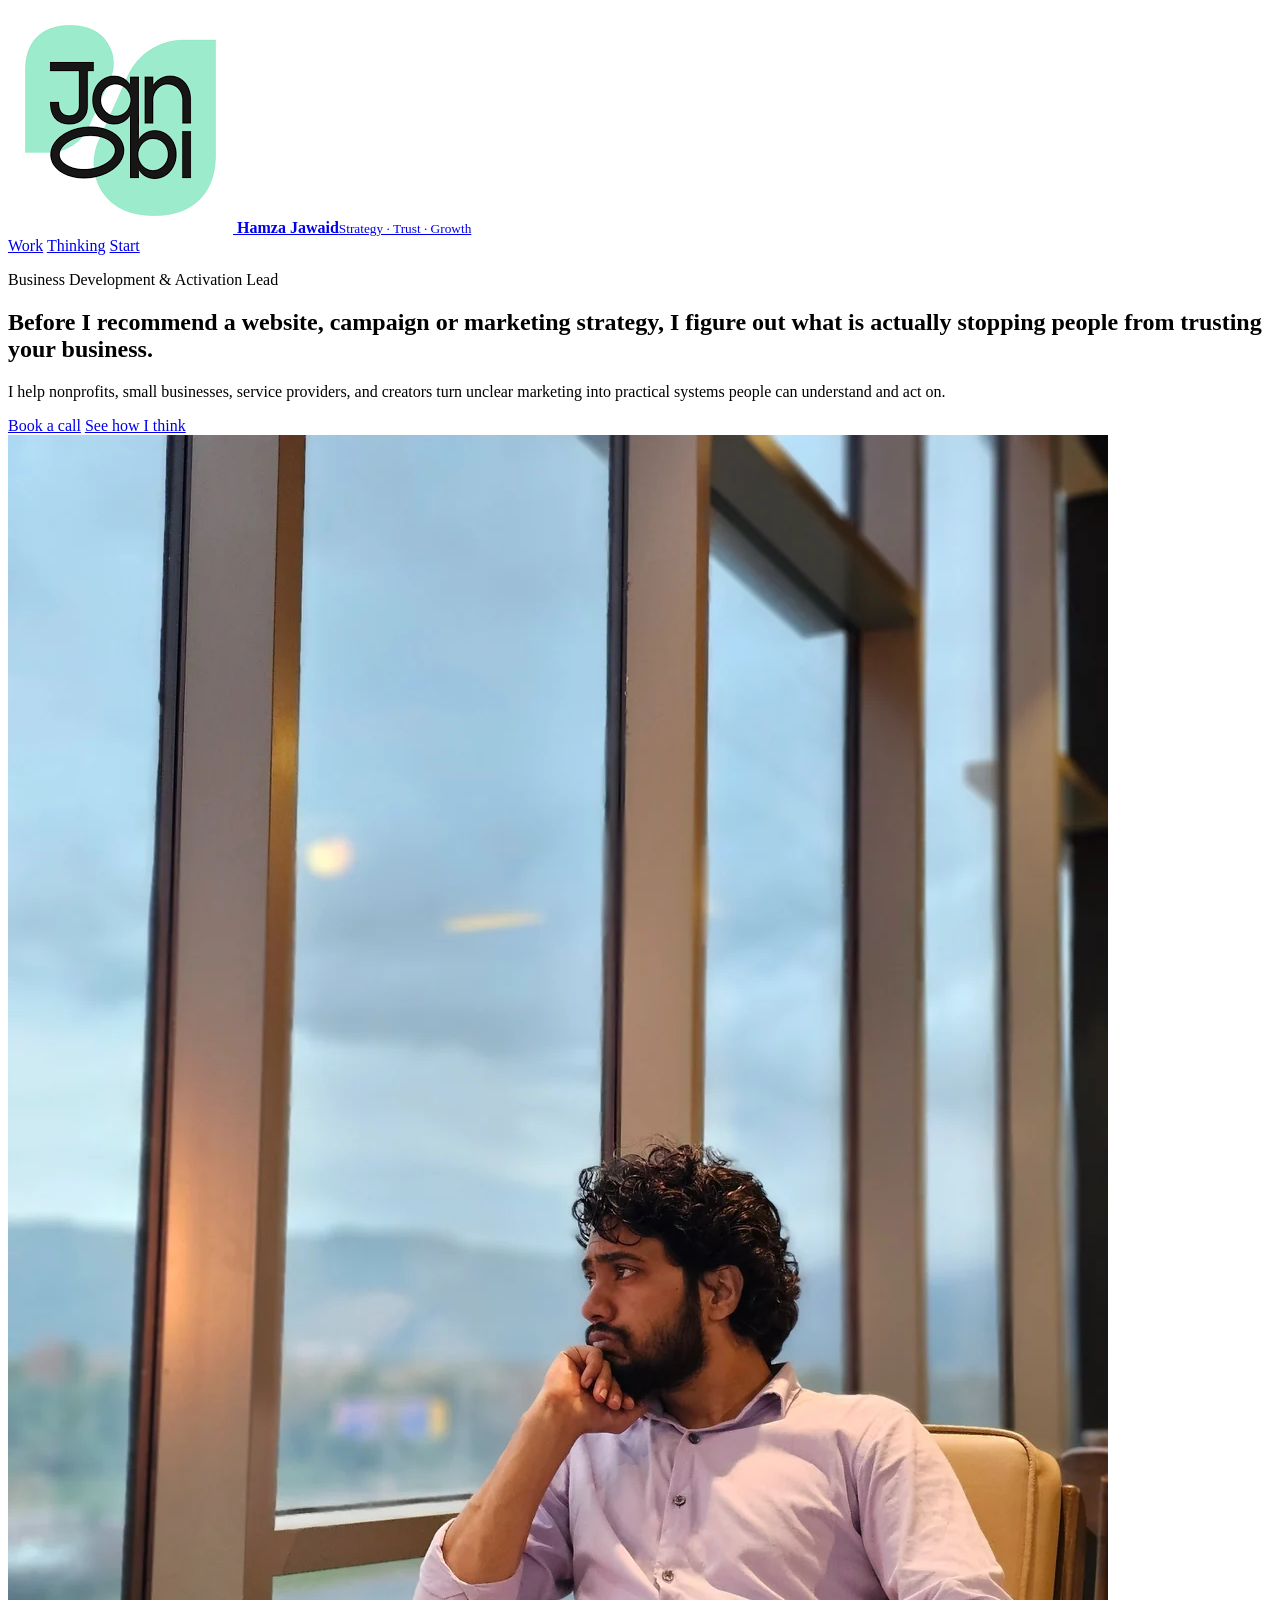
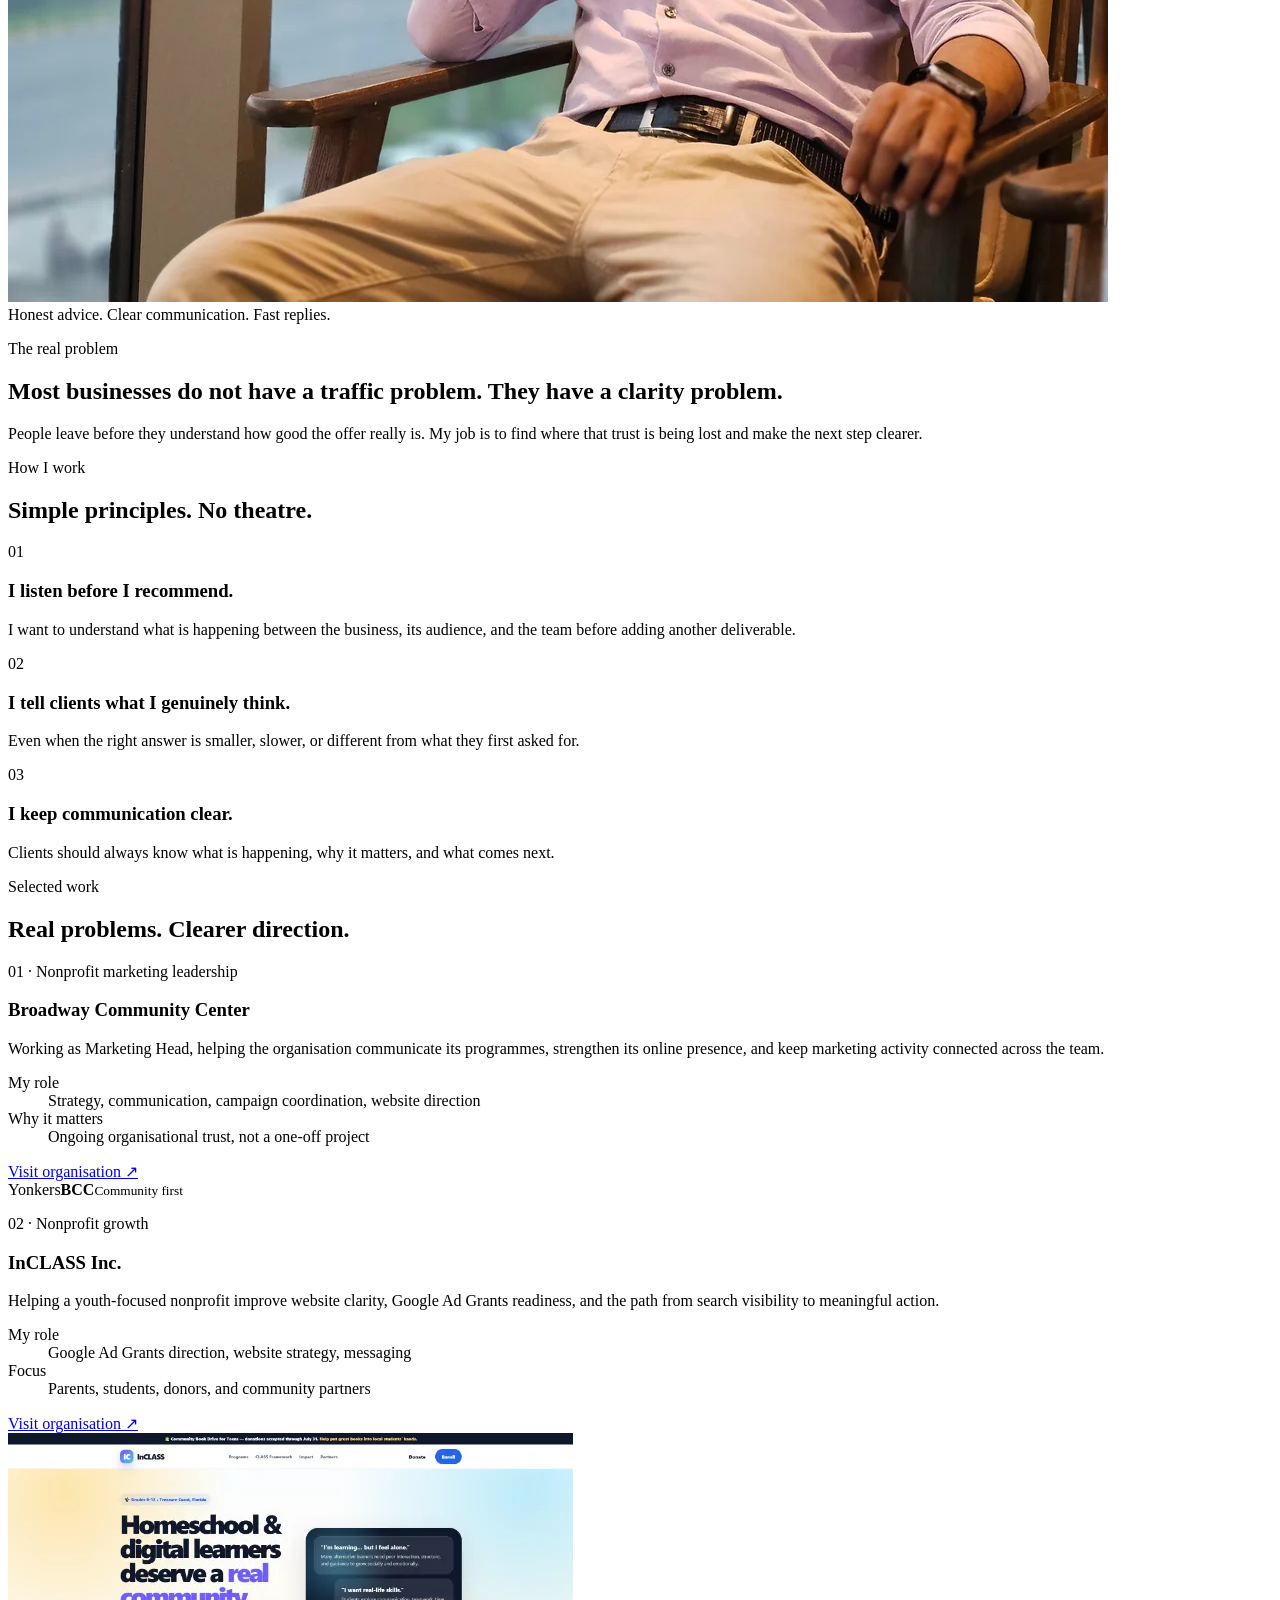
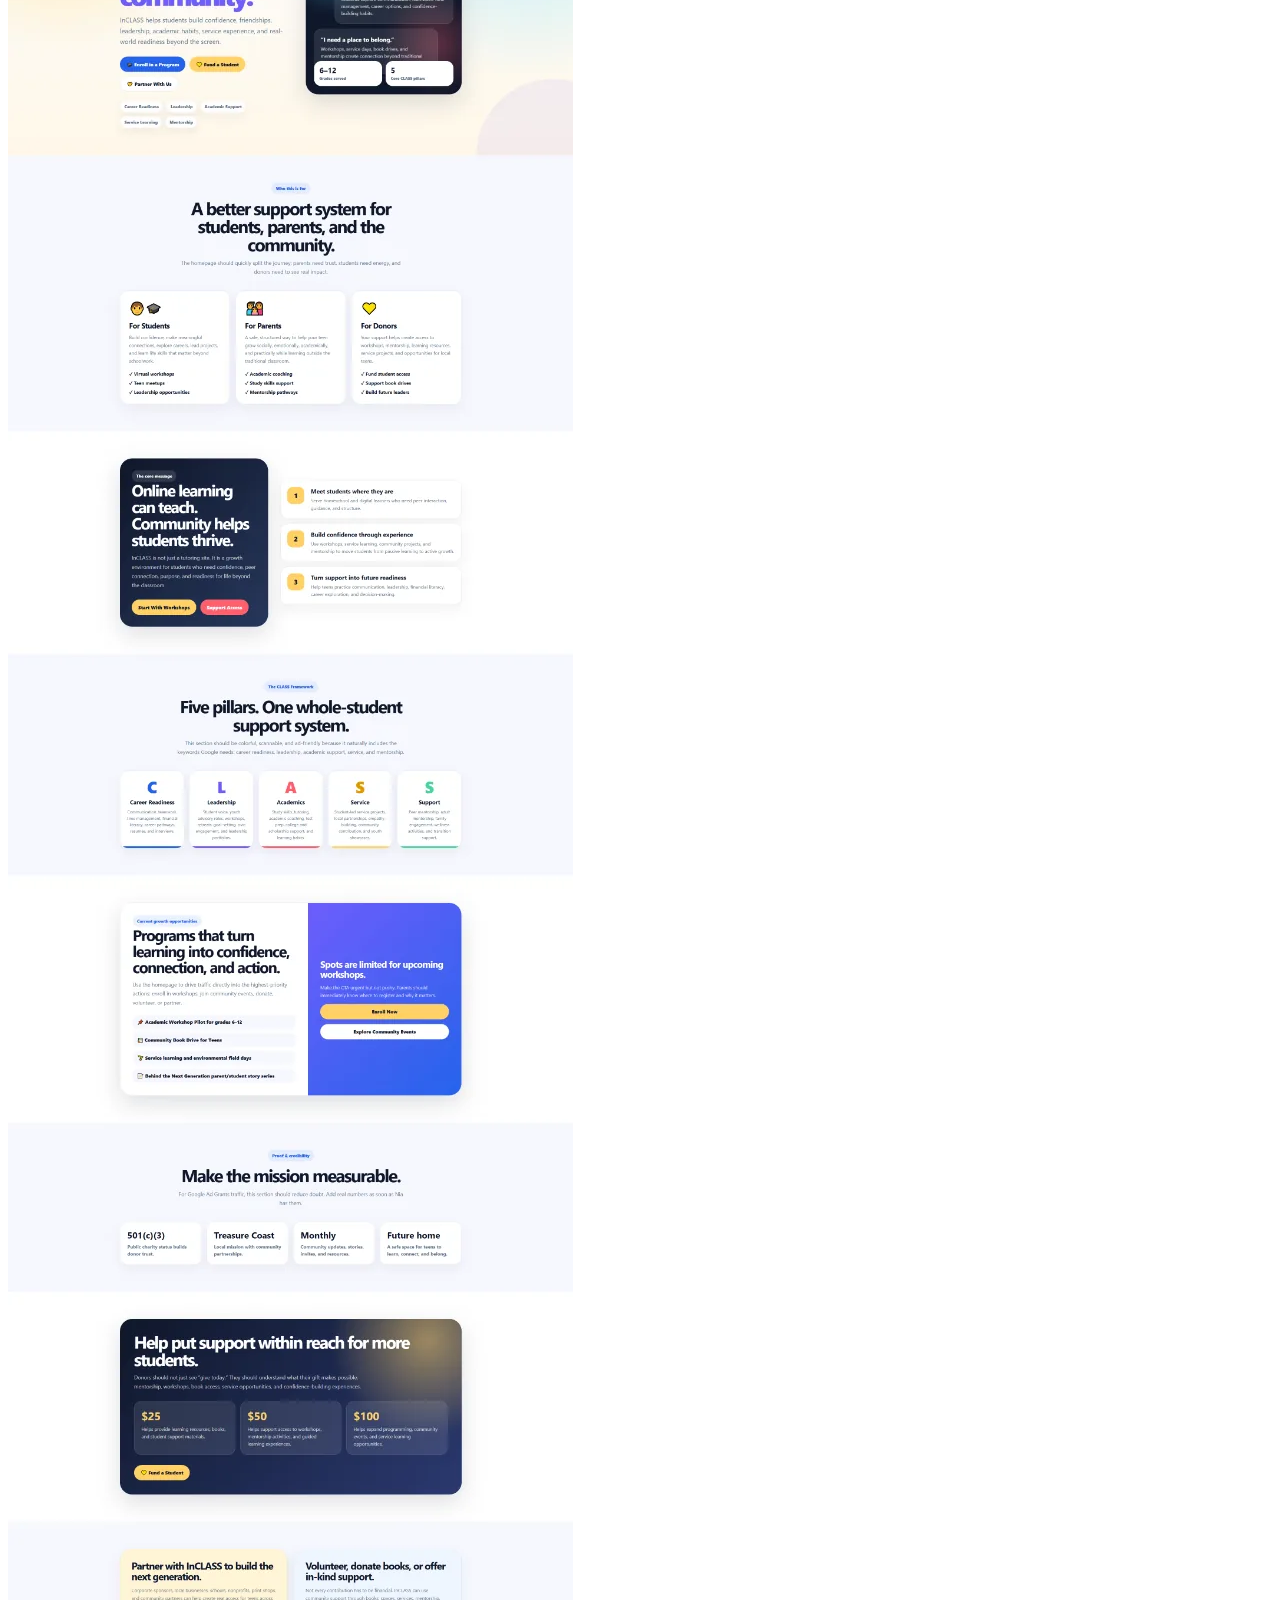
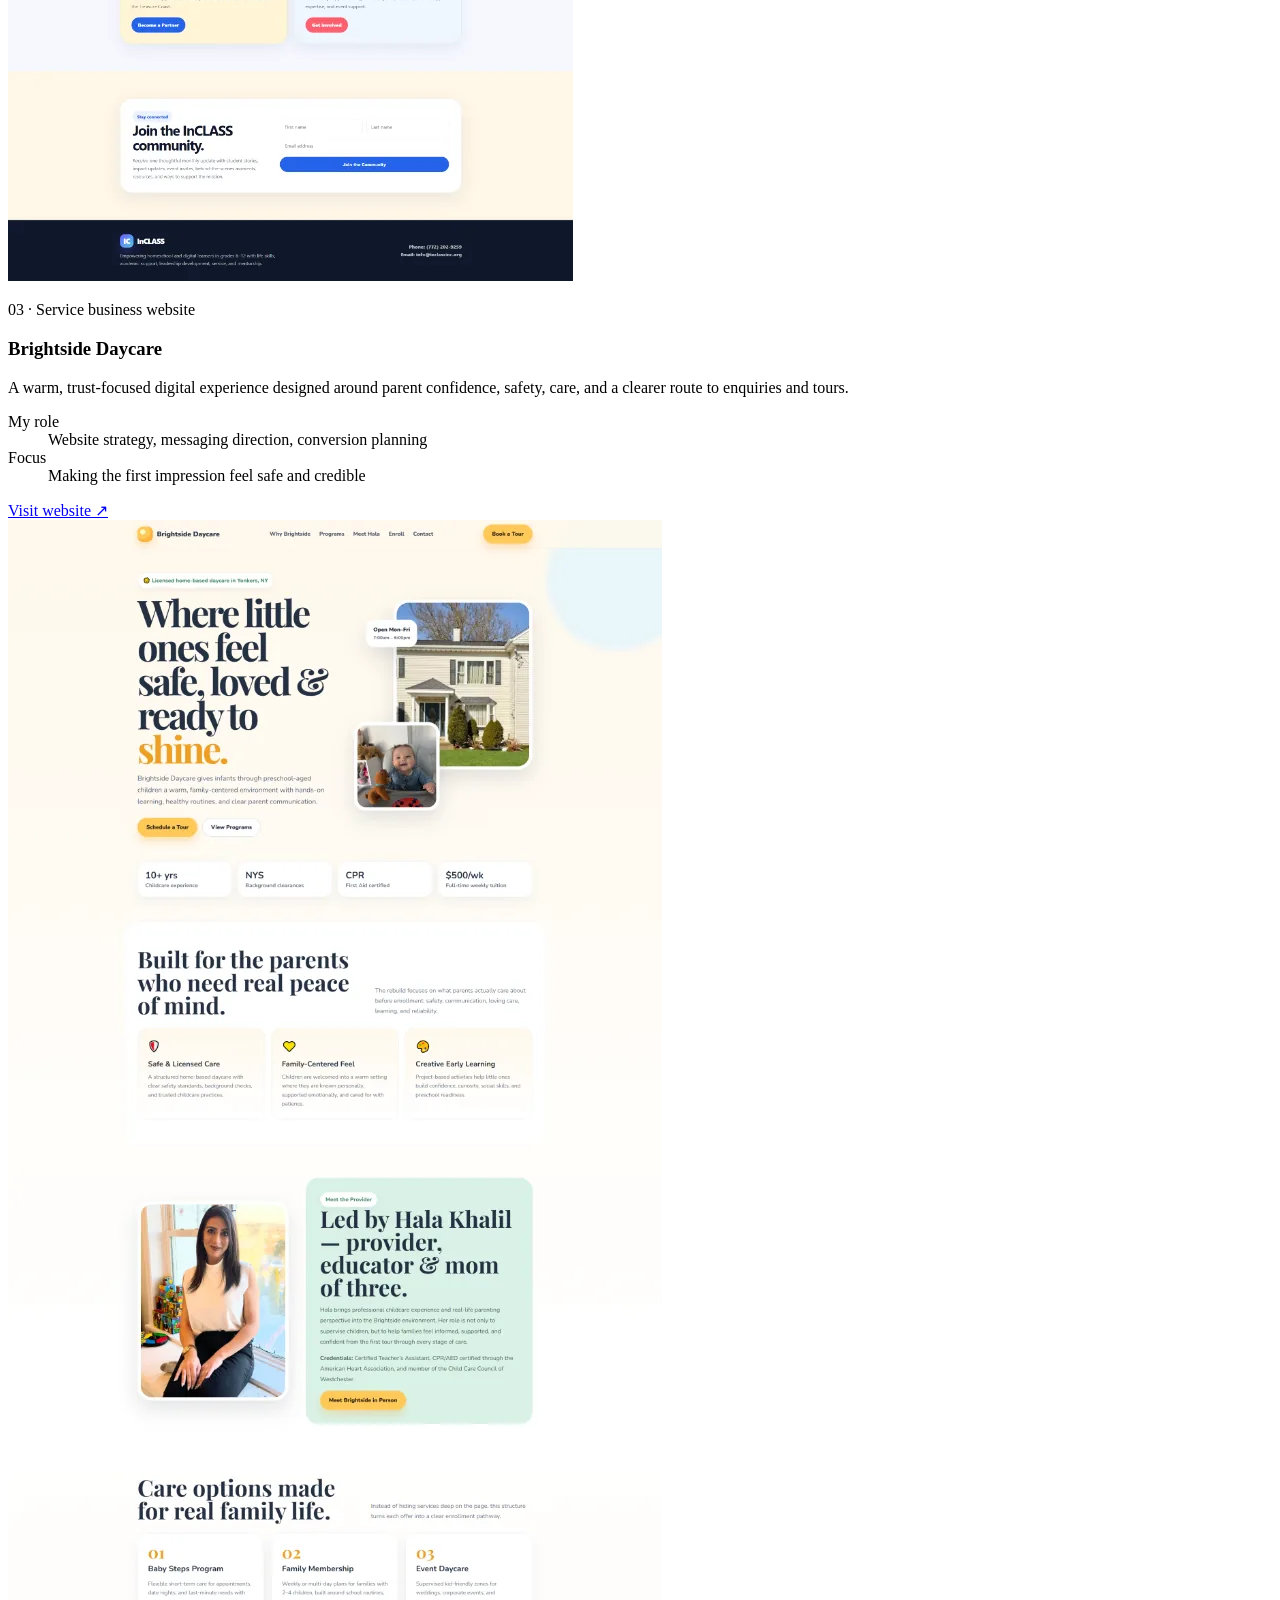
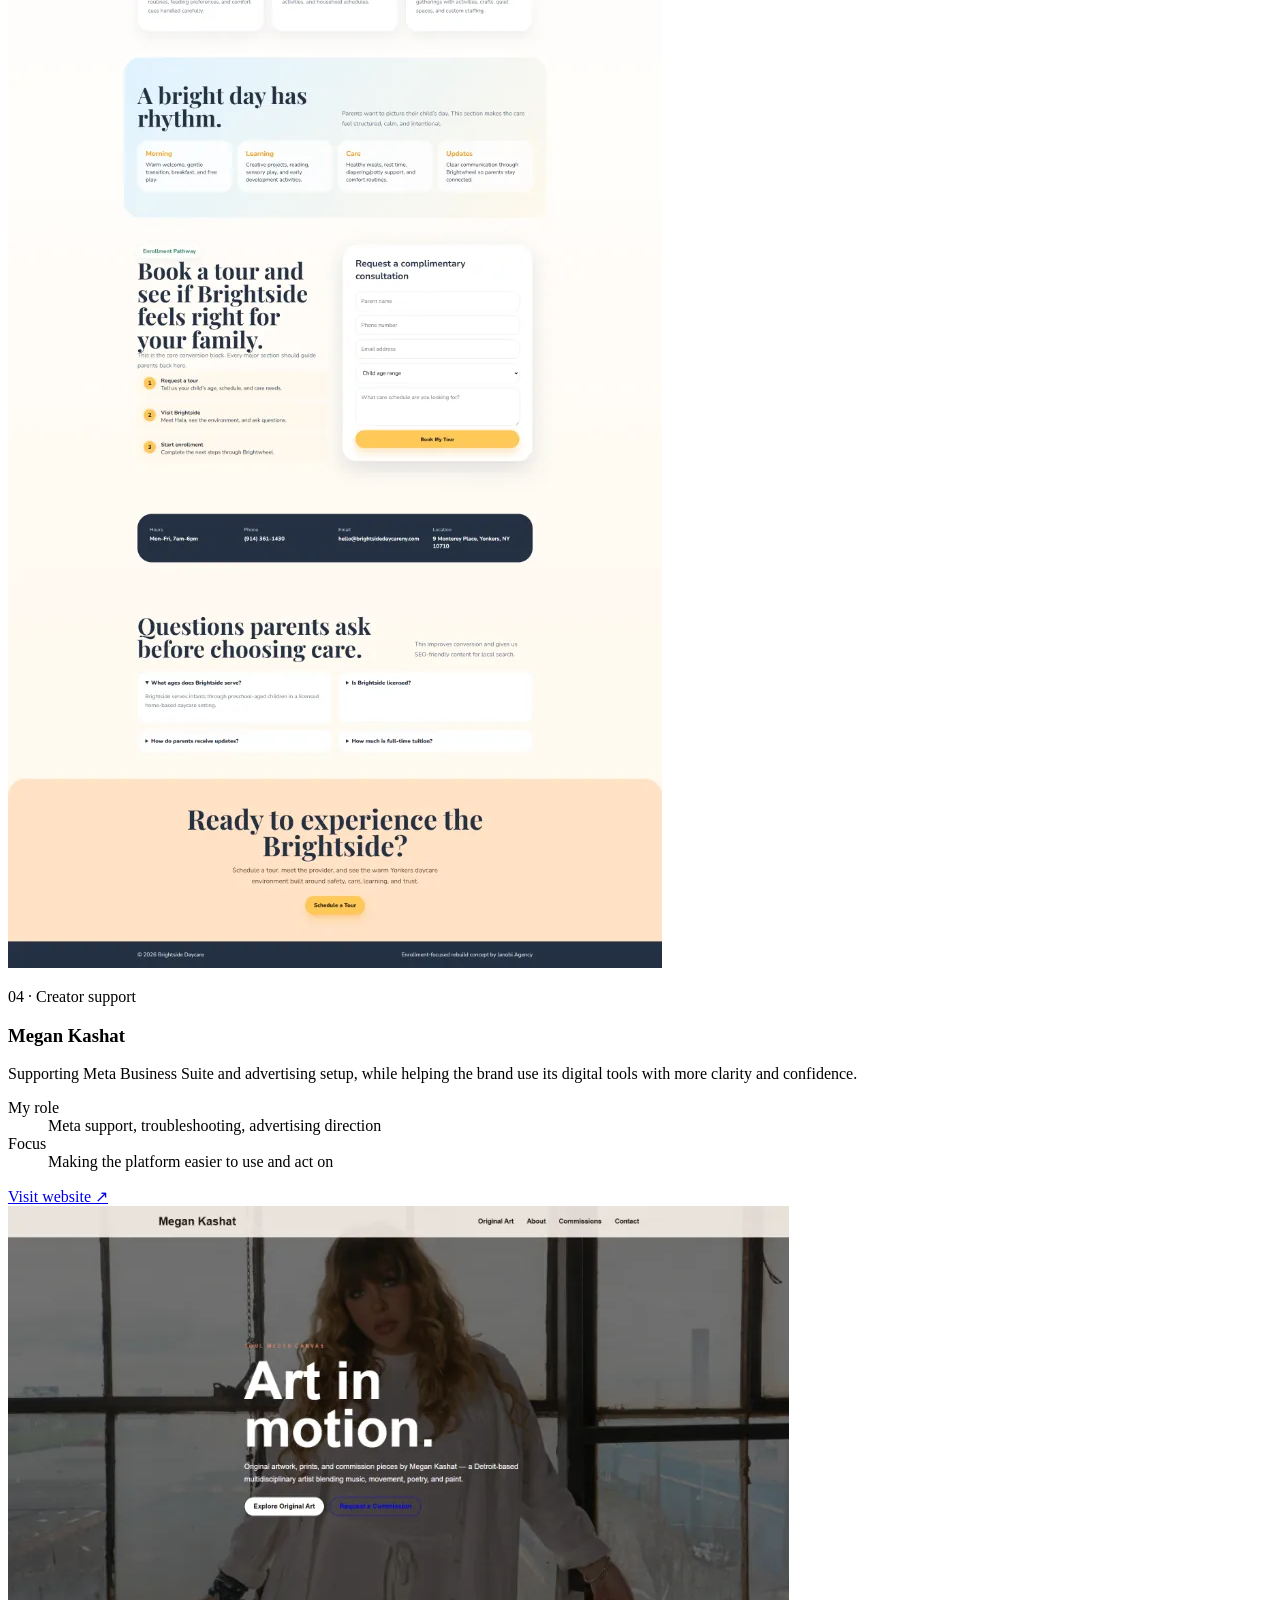
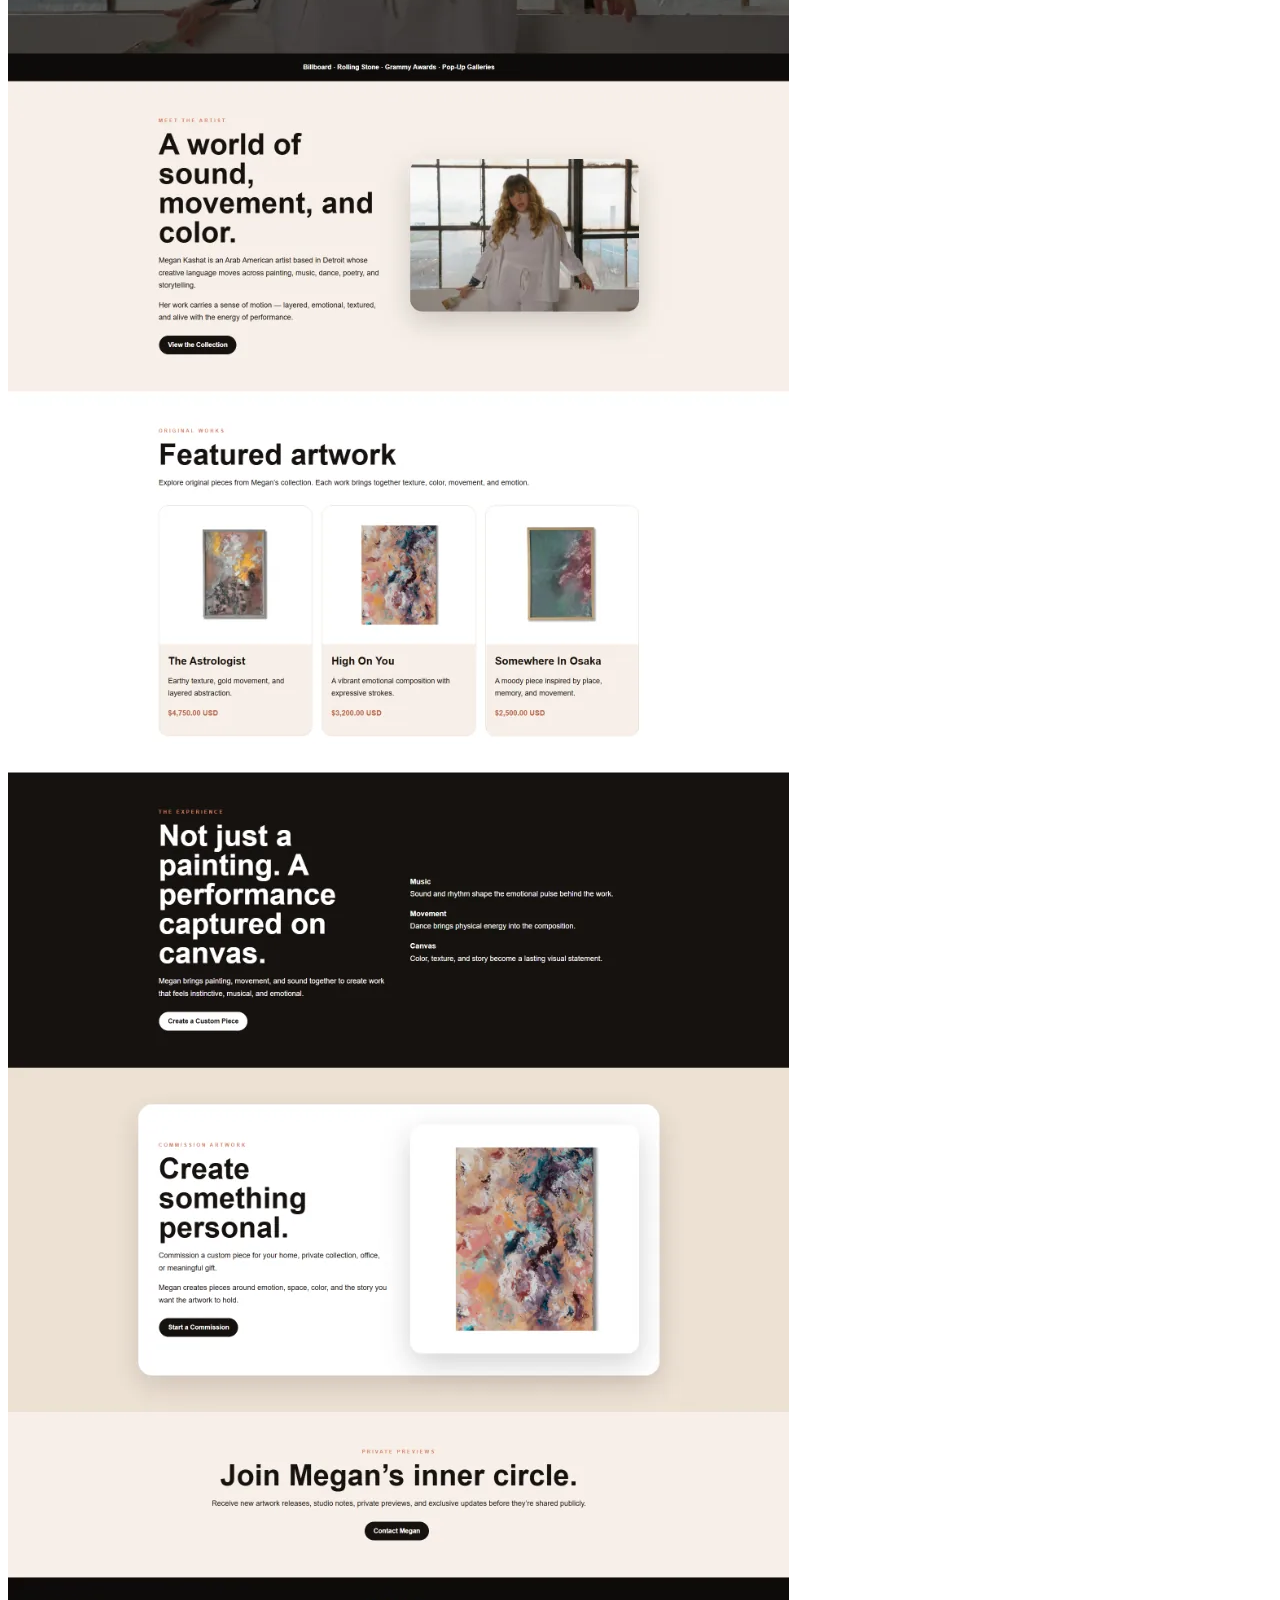
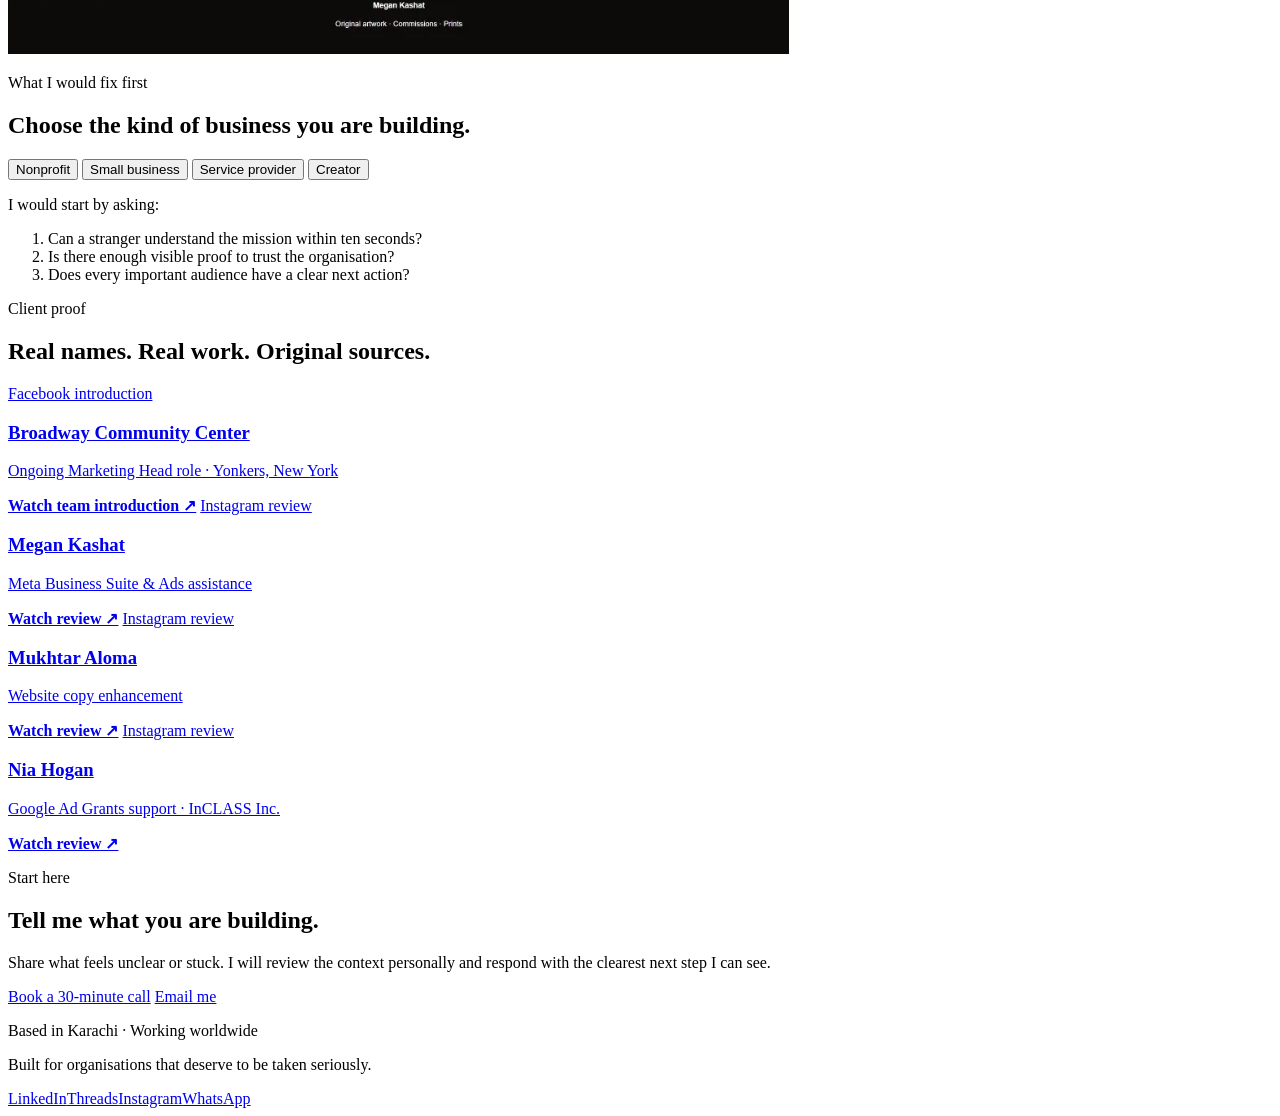
==== v3/index.html @ c6adf0bb "Create V3 portfolio experience" ====
<!doctype html>
<html lang="en">
<head>
  <meta charset="utf-8" />
  <meta name="viewport" content="width=device-width, initial-scale=1" />
  <meta name="description" content="Hamza Jawaid helps nonprofits, small businesses, service providers, and creators turn unclear marketing into practical growth systems." />
  <meta name="theme-color" content="#070908" />
  <title>Hamza Jawaid — Strategy, Trust & Growth</title>
  <link rel="preconnect" href="https://fonts.googleapis.com" />
  <link rel="preconnect" href="https://fonts.gstatic.com" crossorigin />
  <link href="https://fonts.googleapis.com/css2?family=Instrument+Serif:ital@0;1&family=Inter:wght@400;500;600;700;800&display=swap" rel="stylesheet" />
  <link rel="stylesheet" href="styles.css" />
  <script src="main.js" defer></script>
</head>
<body>
  <div class="progress" aria-hidden="true"><span></span></div>

  <header class="site-header">
    <a class="brand" href="#top" aria-label="Hamza Jawaid homepage">
      <img src="../janobi-logo-tile.png" alt="Janobi logo" />
      <span><strong>Hamza Jawaid</strong><small>Strategy · Trust · Growth</small></span>
    </a>
    <nav aria-label="Primary navigation">
      <a href="#work">Work</a>
      <a href="#thinking">Thinking</a>
      <a href="#start" class="nav-cta">Start</a>
    </nav>
  </header>

  <main id="top">
    <section class="hero scene">
      <div class="hero-glow" aria-hidden="true"></div>
      <div class="container hero-grid">
        <div class="hero-copy reveal">
          <p class="eyebrow">Business Development & Activation Lead</p>
          <h1>Before I recommend a website, campaign or marketing strategy, I figure out what is actually stopping people from trusting your business.</h1>
          <p class="lead">I help nonprofits, small businesses, service providers, and creators turn unclear marketing into practical systems people can understand and act on.</p>
          <div class="actions">
            <a class="button primary" href="https://calendly.com/hamzabehari/30min" target="_blank" rel="noopener">Book a call</a>
            <a class="button ghost" href="#thinking">See how I think</a>
          </div>
        </div>
        <div class="hero-portrait reveal delay-1">
          <div class="portrait-shell">
            <img src="../hero-profile.webp" alt="Hamza Jawaid in a professional setting" fetchpriority="high" />
          </div>
          <div class="hero-note">Honest advice. Clear communication. Fast replies.</div>
        </div>
      </div>
    </section>

    <section class="statement scene" id="thinking">
      <div class="container narrow reveal">
        <p class="eyebrow">The real problem</p>
        <h2>Most businesses do not have a traffic problem. They have a clarity problem.</h2>
        <p>People leave before they understand how good the offer really is. My job is to find where that trust is being lost and make the next step clearer.</p>
      </div>
    </section>

    <section class="principles scene">
      <div class="container">
        <div class="section-heading reveal">
          <p class="eyebrow">How I work</p>
          <h2>Simple principles. No theatre.</h2>
        </div>
        <div class="principle-list">
          <article class="principle reveal"><span>01</span><h3>I listen before I recommend.</h3><p>I want to understand what is happening between the business, its audience, and the team before adding another deliverable.</p></article>
          <article class="principle reveal"><span>02</span><h3>I tell clients what I genuinely think.</h3><p>Even when the right answer is smaller, slower, or different from what they first asked for.</p></article>
          <article class="principle reveal"><span>03</span><h3>I keep communication clear.</h3><p>Clients should always know what is happening, why it matters, and what comes next.</p></article>
        </div>
      </div>
    </section>

    <section class="work scene" id="work">
      <div class="container">
        <div class="section-heading reveal">
          <p class="eyebrow">Selected work</p>
          <h2>Real problems. Clearer direction.</h2>
        </div>

        <article class="project project-bcc reveal">
          <div class="project-copy">
            <p class="project-index">01 · Nonprofit marketing leadership</p>
            <h3>Broadway Community Center</h3>
            <p>Working as Marketing Head, helping the organisation communicate its programmes, strengthen its online presence, and keep marketing activity connected across the team.</p>
            <dl><div><dt>My role</dt><dd>Strategy, communication, campaign coordination, website direction</dd></div><div><dt>Why it matters</dt><dd>Ongoing organisational trust, not a one-off project</dd></div></dl>
            <a href="https://yonkersbcc.org/" target="_blank" rel="noopener">Visit organisation ↗</a>
          </div>
          <div class="project-visual text-visual"><span>Yonkers</span><strong>BCC</strong><small>Community first</small></div>
        </article>

        <article class="project reveal">
          <div class="project-copy">
            <p class="project-index">02 · Nonprofit growth</p>
            <h3>InCLASS Inc.</h3>
            <p>Helping a youth-focused nonprofit improve website clarity, Google Ad Grants readiness, and the path from search visibility to meaningful action.</p>
            <dl><div><dt>My role</dt><dd>Google Ad Grants direction, website strategy, messaging</dd></div><div><dt>Focus</dt><dd>Parents, students, donors, and community partners</dd></div></dl>
            <a href="https://www.inclassinc.org/" target="_blank" rel="noopener">Visit organisation ↗</a>
          </div>
          <div class="project-visual"><img src="../work-inclass.webp" alt="InCLASS Inc. website" loading="lazy" decoding="async" /></div>
        </article>

        <article class="project reverse reveal">
          <div class="project-copy">
            <p class="project-index">03 · Service business website</p>
            <h3>Brightside Daycare</h3>
            <p>A warm, trust-focused digital experience designed around parent confidence, safety, care, and a clearer route to enquiries and tours.</p>
            <dl><div><dt>My role</dt><dd>Website strategy, messaging direction, conversion planning</dd></div><div><dt>Focus</dt><dd>Making the first impression feel safe and credible</dd></div></dl>
            <a href="https://brightsidedaycareny.com/" target="_blank" rel="noopener">Visit website ↗</a>
          </div>
          <div class="project-visual"><img src="../work-brightside.webp" alt="Brightside Daycare website" loading="lazy" decoding="async" /></div>
        </article>

        <article class="project reveal">
          <div class="project-copy">
            <p class="project-index">04 · Creator support</p>
            <h3>Megan Kashat</h3>
            <p>Supporting Meta Business Suite and advertising setup, while helping the brand use its digital tools with more clarity and confidence.</p>
            <dl><div><dt>My role</dt><dd>Meta support, troubleshooting, advertising direction</dd></div><div><dt>Focus</dt><dd>Making the platform easier to use and act on</dd></div></dl>
            <a href="https://www.megankashat.com/" target="_blank" rel="noopener">Visit website ↗</a>
          </div>
          <div class="project-visual"><img src="../work-megan.webp" alt="Megan Kashat website" loading="lazy" decoding="async" /></div>
        </article>
      </div>
    </section>

    <section class="diagnostic scene" id="diagnostic">
      <div class="container diagnostic-grid">
        <div class="section-heading reveal">
          <p class="eyebrow">What I would fix first</p>
          <h2>Choose the kind of business you are building.</h2>
        </div>
        <div class="diagnostic-ui reveal delay-1">
          <div class="tabs" role="tablist" aria-label="Business type">
            <button class="tab active" data-type="nonprofit" aria-selected="true">Nonprofit</button>
            <button class="tab" data-type="business" aria-selected="false">Small business</button>
            <button class="tab" data-type="service" aria-selected="false">Service provider</button>
            <button class="tab" data-type="creator" aria-selected="false">Creator</button>
          </div>
          <div class="diagnostic-panel" aria-live="polite">
            <p class="panel-label">I would start by asking:</p>
            <ol id="diagnostic-list">
              <li>Can a stranger understand the mission within ten seconds?</li>
              <li>Is there enough visible proof to trust the organisation?</li>
              <li>Does every important audience have a clear next action?</li>
            </ol>
          </div>
        </div>
      </div>
    </section>

    <section class="proof scene" id="proof">
      <div class="container">
        <div class="section-heading reveal">
          <p class="eyebrow">Client proof</p>
          <h2>Real names. Real work. Original sources.</h2>
        </div>
        <div class="proof-grid">
          <a class="proof-card reveal" href="https://www.facebook.com/share/r/1BaTH5Ckxs/" target="_blank" rel="noopener"><span>Facebook introduction</span><h3>Broadway Community Center</h3><p>Ongoing Marketing Head role · Yonkers, New York</p><strong>Watch team introduction ↗</strong></a>
          <a class="proof-card reveal" href="https://www.instagram.com/s/aGlnaGxpZ2h0OjE4MDY5MjYzMDIxNjkwNjA3?story_media_id=3914909284853227023_1410712384&igsh=MW43eXZxZG82eDI5Nw==" target="_blank" rel="noopener"><span>Instagram review</span><h3>Megan Kashat</h3><p>Meta Business Suite & Ads assistance</p><strong>Watch review ↗</strong></a>
          <a class="proof-card reveal" href="https://www.instagram.com/s/aGlnaGxpZ2h0OjE4MDY5MjYzMDIxNjkwNjA3?story_media_id=3902056190972871374_1410712384&igsh=MW43eXZxZG82eDI5Nw==" target="_blank" rel="noopener"><span>Instagram review</span><h3>Mukhtar Aloma</h3><p>Website copy enhancement</p><strong>Watch review ↗</strong></a>
          <a class="proof-card reveal" href="https://www.instagram.com/s/aGlnaGxpZ2h0OjE4MDY5MjYzMDIxNjkwNjA3?story_media_id=3907266950735633816_1410712384&igsh=MW43eXZxZG82eDI5Nw==" target="_blank" rel="noopener"><span>Instagram review</span><h3>Nia Hogan</h3><p>Google Ad Grants support · InCLASS Inc.</p><strong>Watch review ↗</strong></a>
        </div>
      </div>
    </section>

    <section class="start scene" id="start">
      <div class="container start-grid">
        <div class="start-copy reveal">
          <p class="eyebrow">Start here</p>
          <h2>Tell me what you are building.</h2>
          <p>Share what feels unclear or stuck. I will review the context personally and respond with the clearest next step I can see.</p>
          <div class="actions">
            <a class="button primary" href="https://calendly.com/hamzabehari/30min" target="_blank" rel="noopener">Book a 30-minute call</a>
            <a class="button ghost" href="mailto:hamza@janobi.agency">Email me</a>
          </div>
          <p class="availability">Based in Karachi · Working worldwide</p>
        </div>
        <div class="form-shell reveal delay-1">
          <script src="https://js-na2.hsforms.net/forms/embed/246644683.js" defer></script>
          <div class="hs-form-frame" data-region="na2" data-form-id="9462e788-964a-4e3a-8e19-41f201bb006c" data-portal-id="246644683"></div>
        </div>
      </div>
    </section>
  </main>

  <footer>
    <div class="container footer-grid">
      <p>Built for organisations that deserve to be taken seriously.</p>
      <div><a href="https://www.linkedin.com/in/hamza-jawaid-935748287/" target="_blank" rel="noopener">LinkedIn</a><a href="https://www.threads.com/@hamza._.jawaid" target="_blank" rel="noopener">Threads</a><a href="https://www.instagram.com/hamza._.jawaid/" target="_blank" rel="noopener">Instagram</a><a href="https://wa.me/923332218456" target="_blank" rel="noopener">WhatsApp</a></div>
    </div>
  </footer>
</body>
</html>
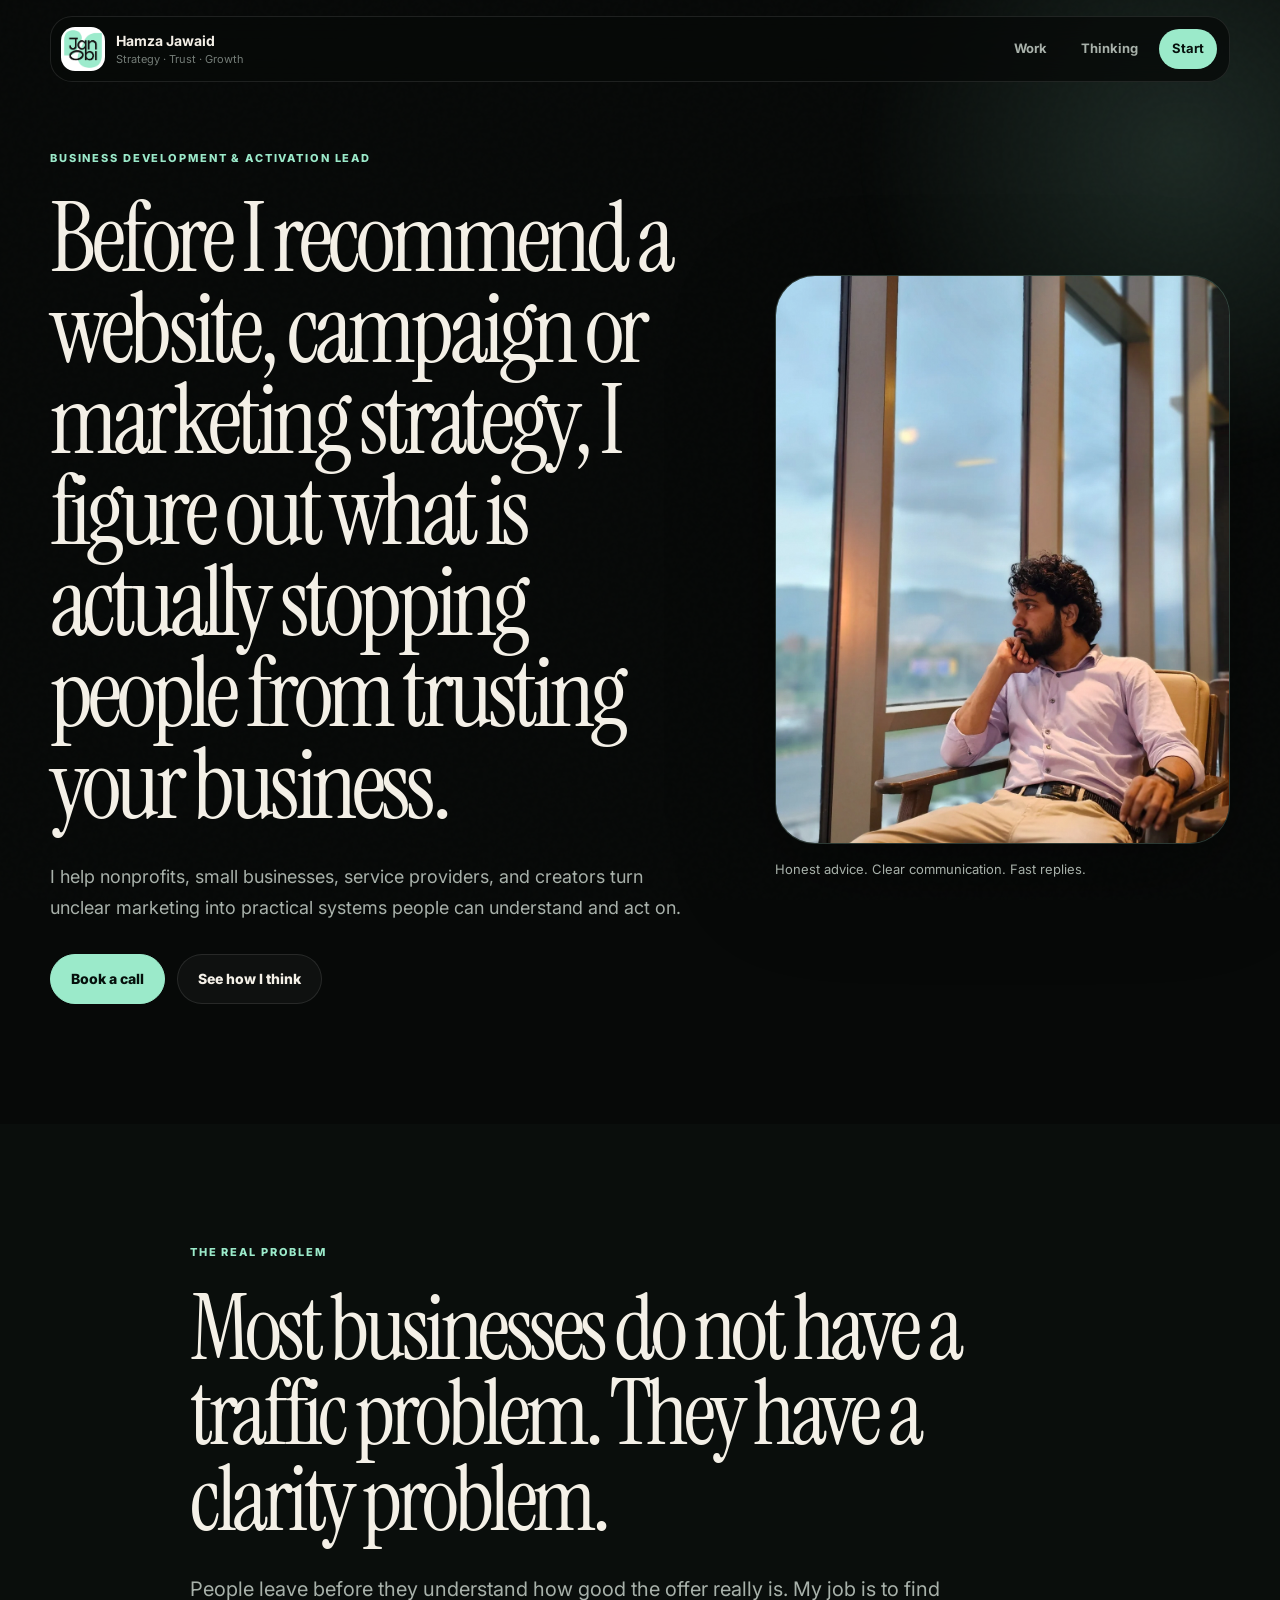
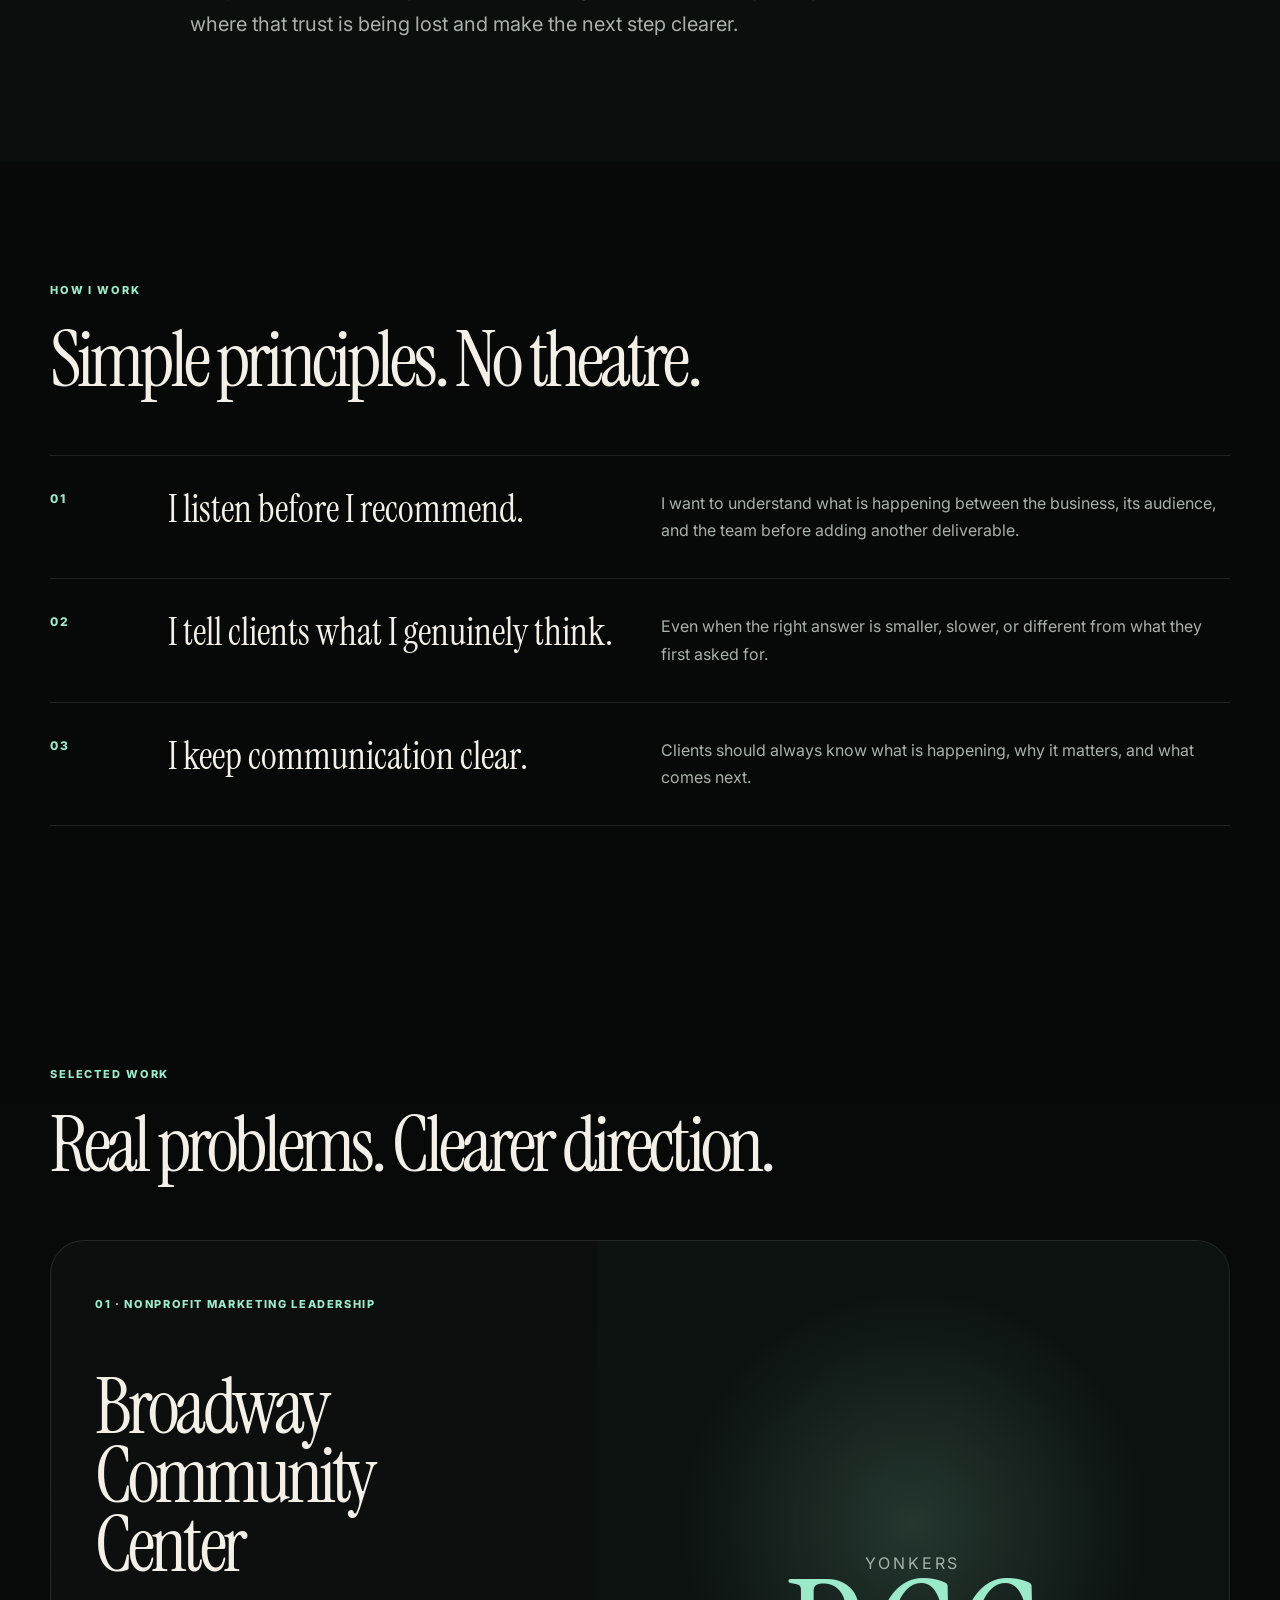
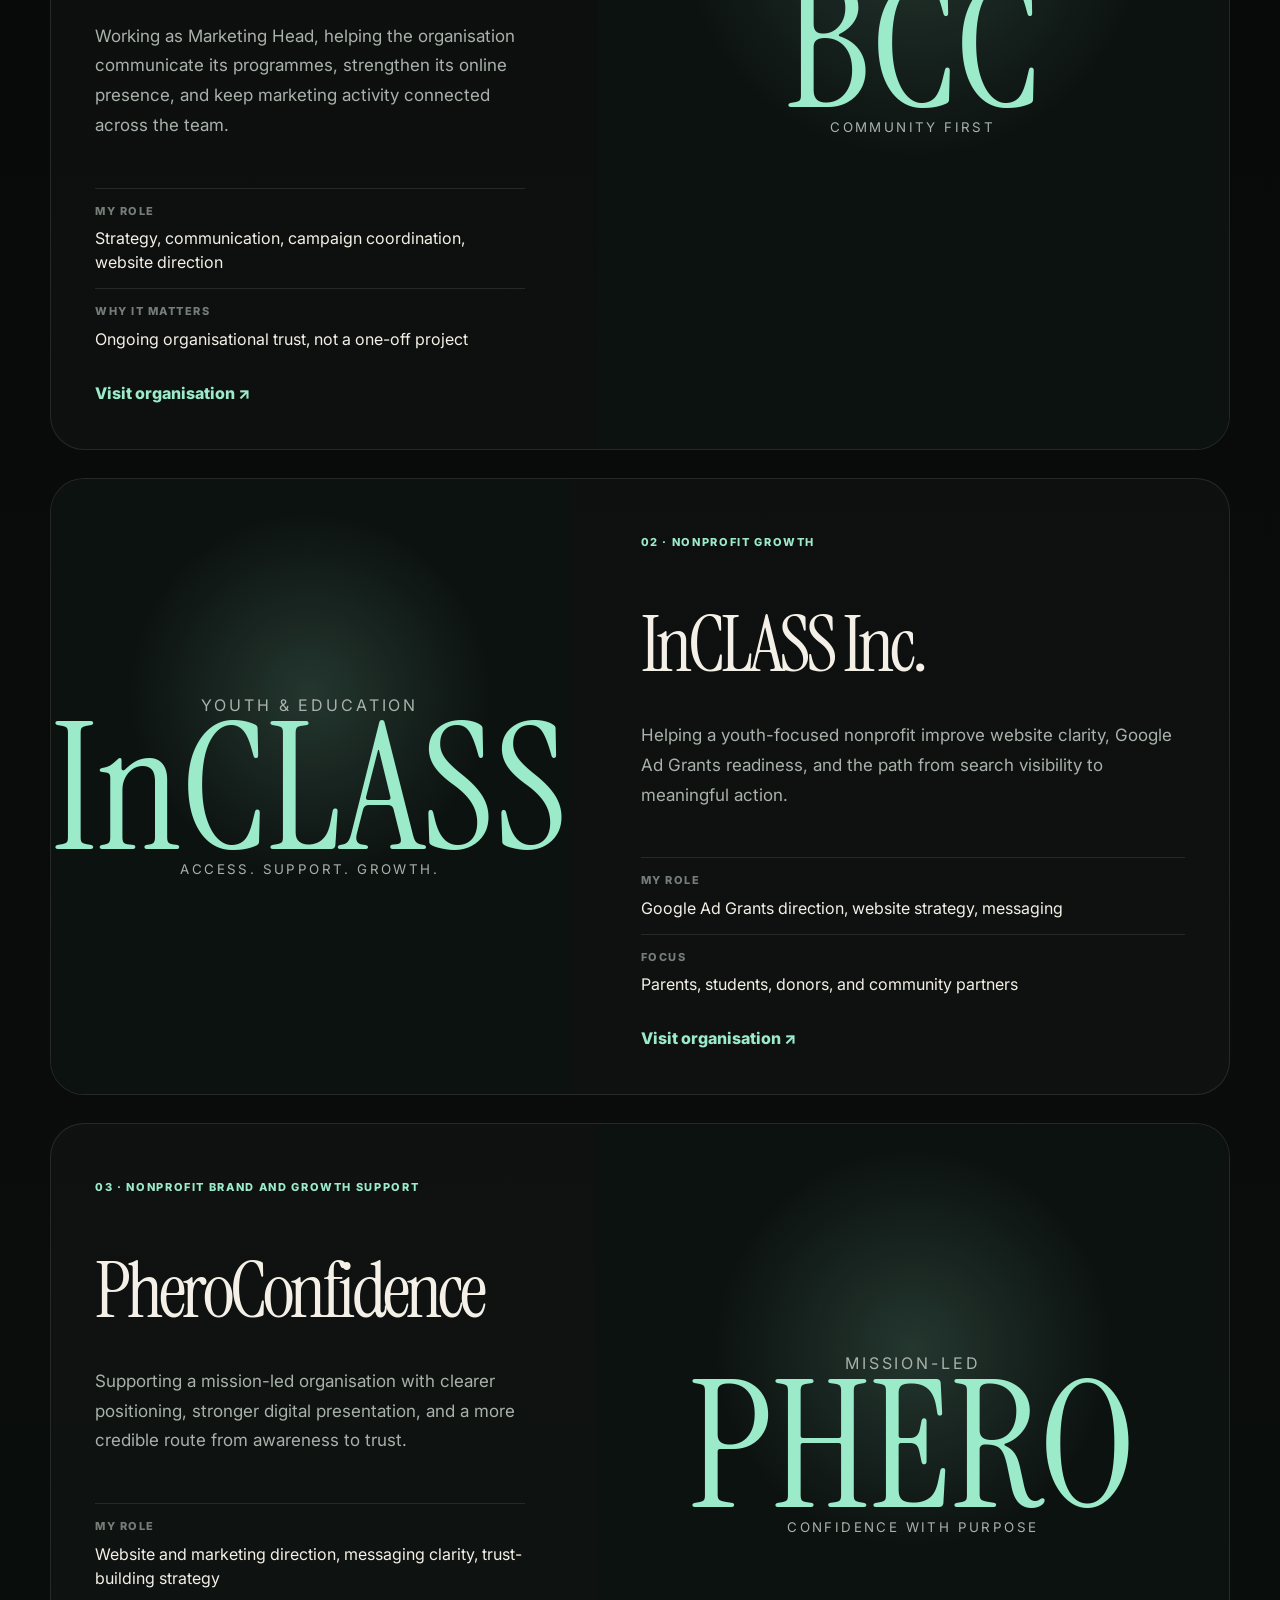
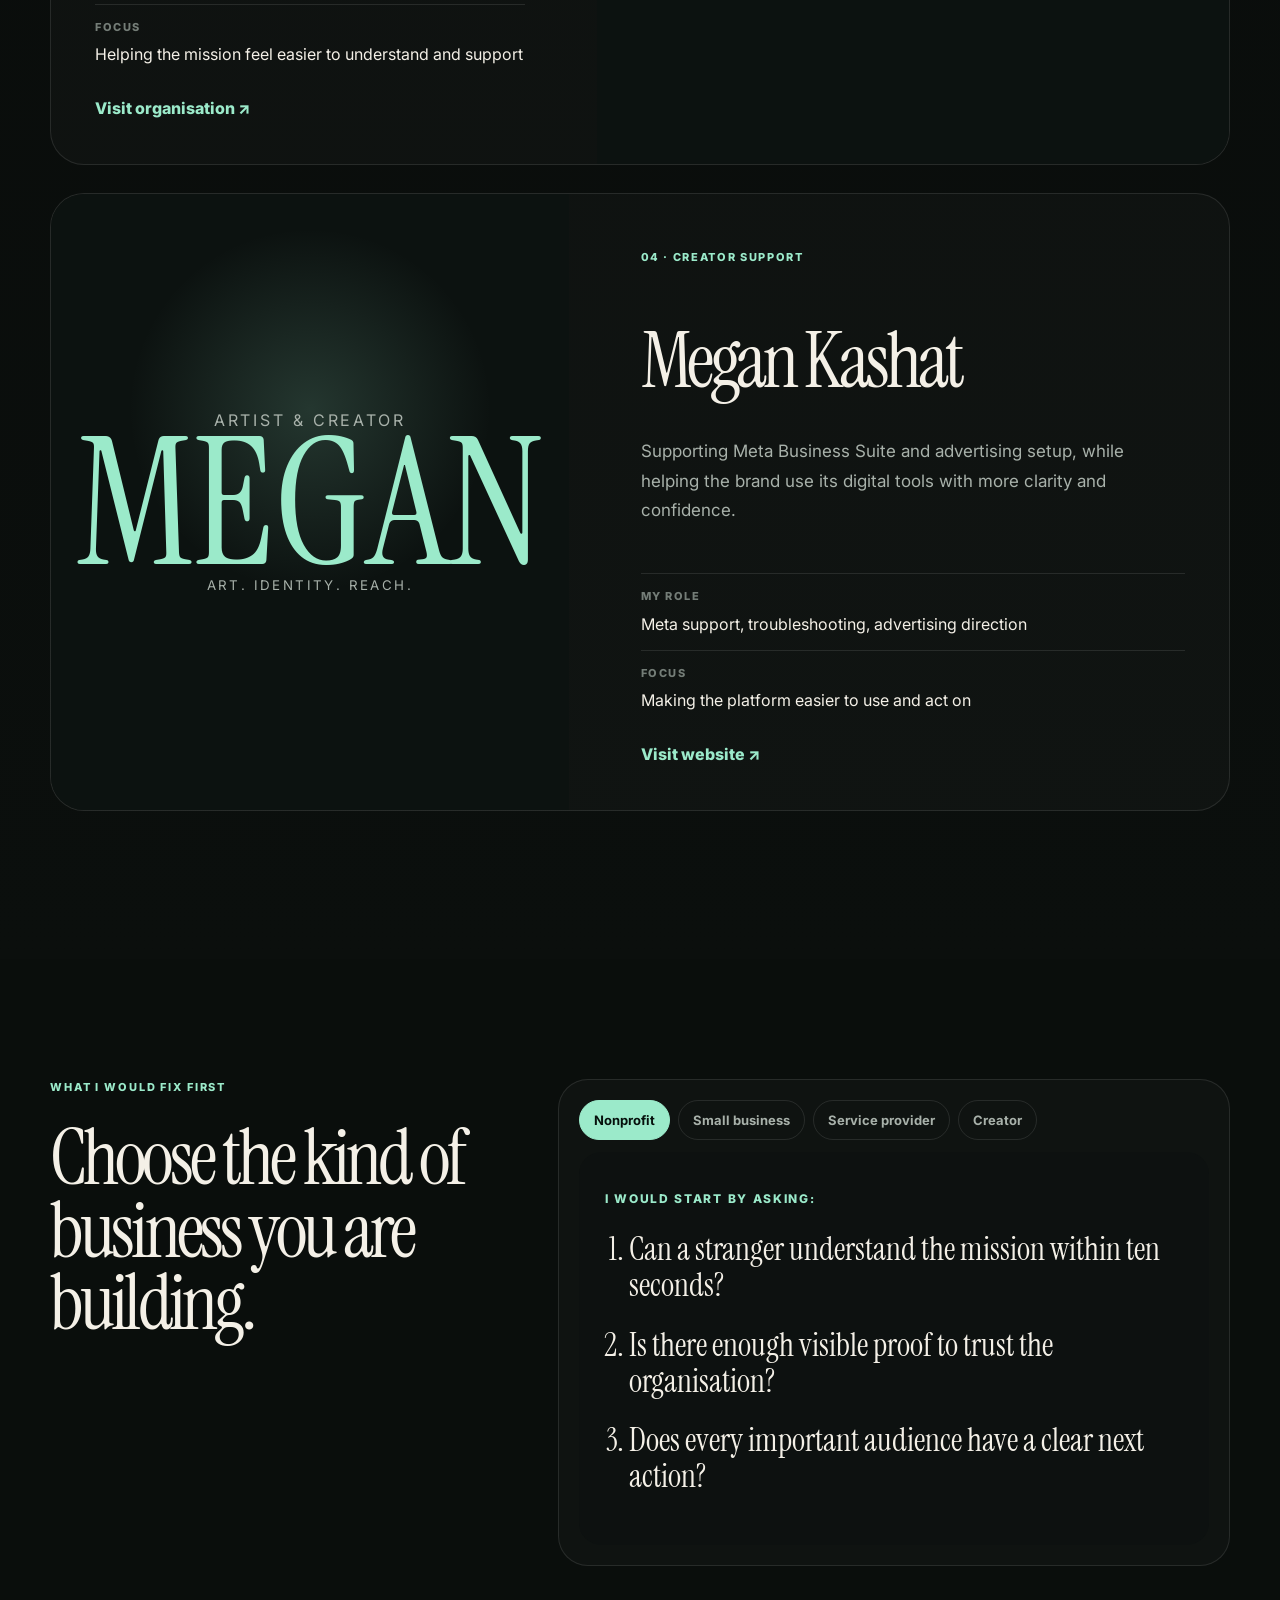
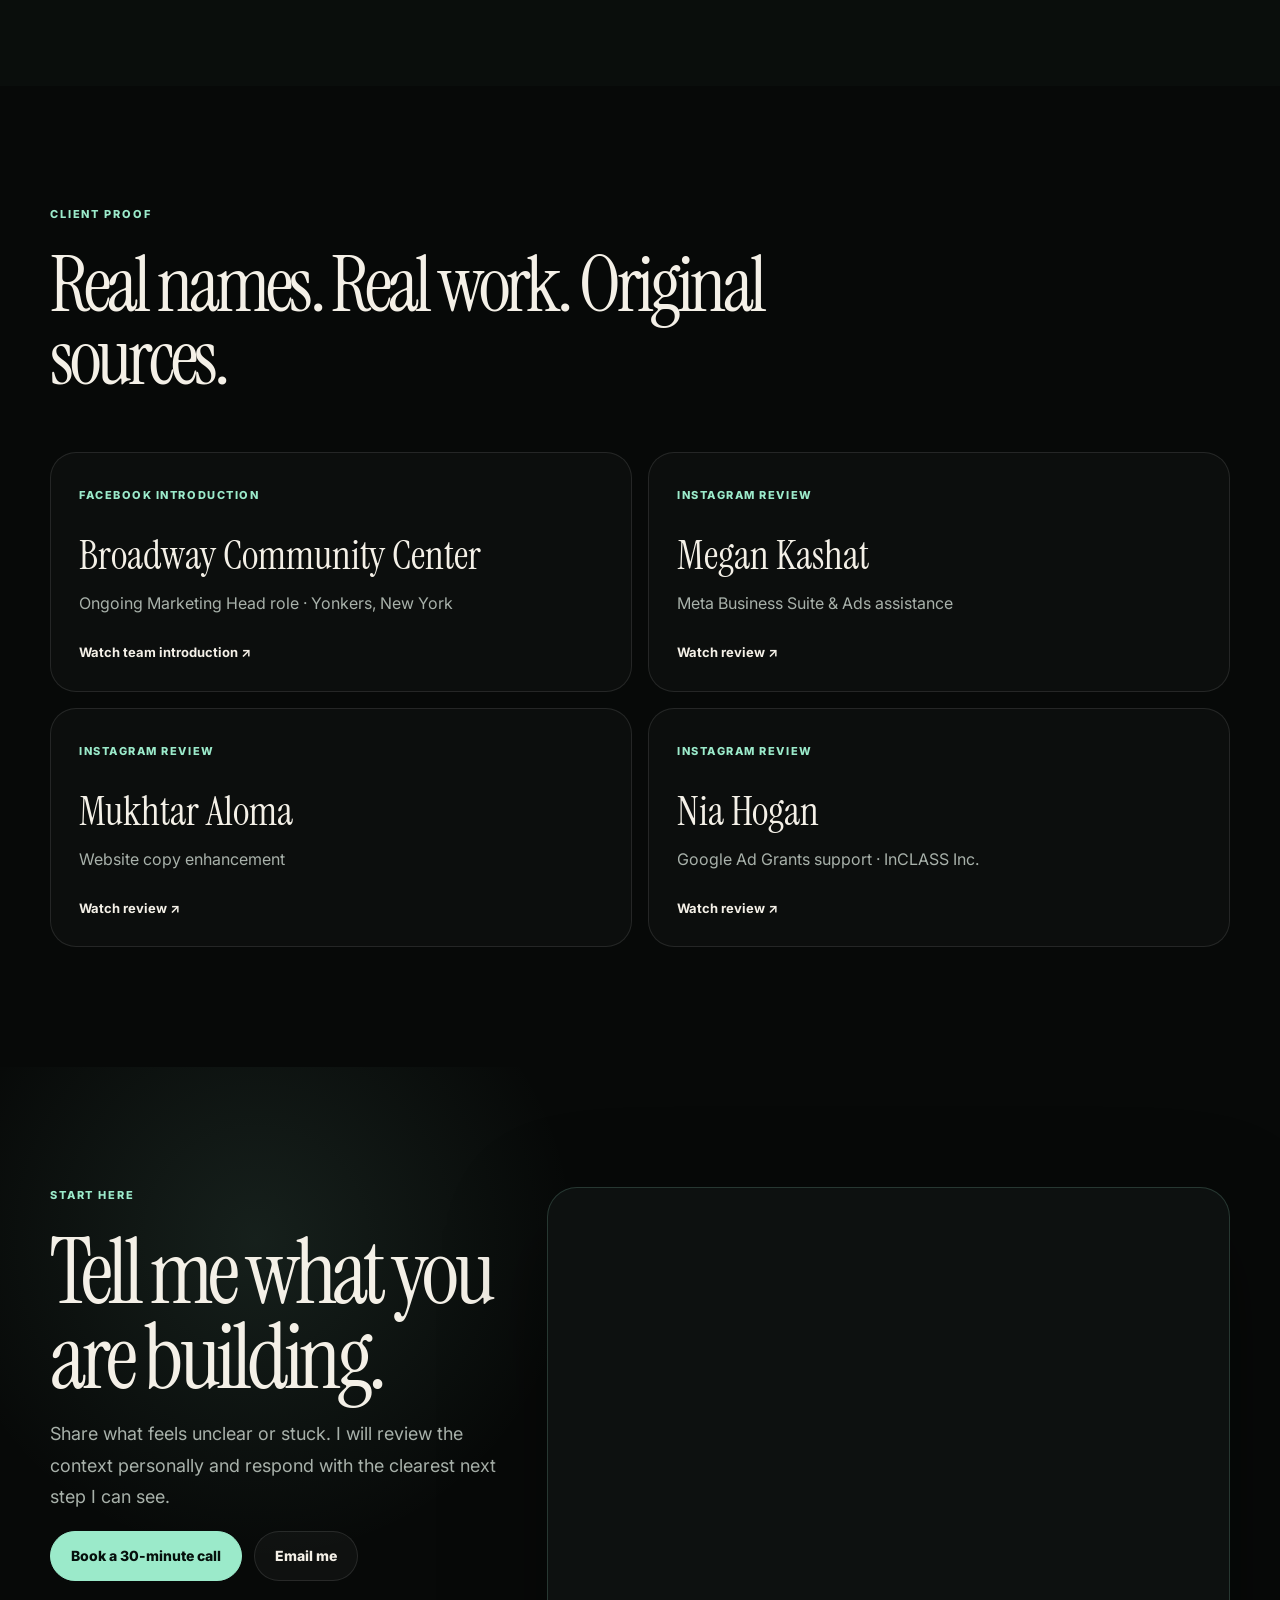
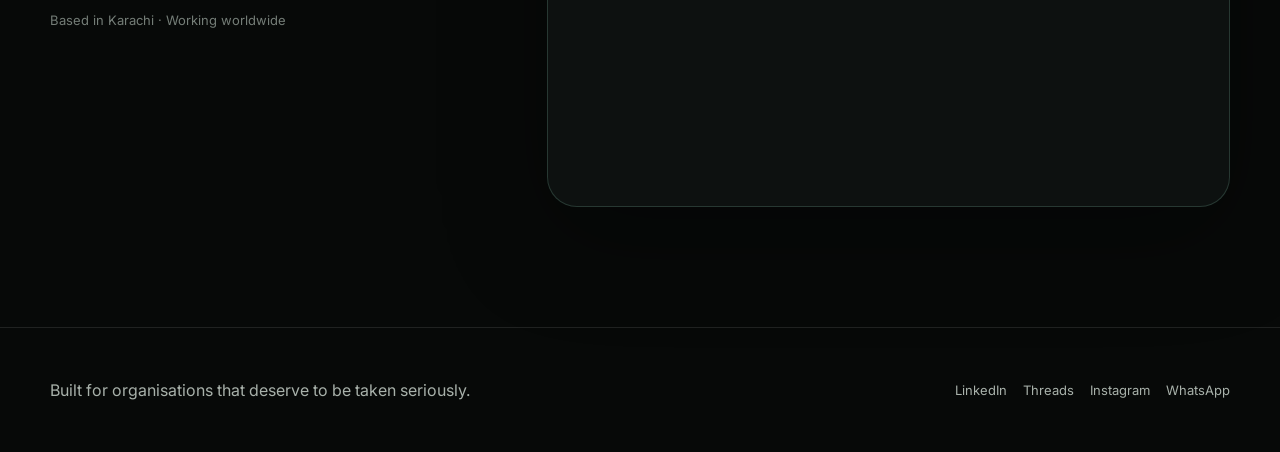
==== commit 47edca53: "Refine V3 projects with real portfolio links and compact visuals" ====
--- a/v3/index.html
+++ b/v3/index.html
@@ -86,32 +86,32 @@
             <dl><div><dt>My role</dt><dd>Strategy, communication, campaign coordination, website direction</dd></div><div><dt>Why it matters</dt><dd>Ongoing organisational trust, not a one-off project</dd></div></dl>
             <a href="https://yonkersbcc.org/" target="_blank" rel="noopener">Visit organisation ↗</a>
           </div>
-          <div class="project-visual text-visual"><span>Yonkers</span><strong>BCC</strong><small>Community first</small></div>
+          <div class="project-visual text-visual visual-bcc"><span>Yonkers</span><strong>BCC</strong><small>Community first</small></div>
         </article>
 
-        <article class="project reveal">
+        <article class="project reverse reveal">
           <div class="project-copy">
             <p class="project-index">02 · Nonprofit growth</p>
             <h3>InCLASS Inc.</h3>
             <p>Helping a youth-focused nonprofit improve website clarity, Google Ad Grants readiness, and the path from search visibility to meaningful action.</p>
             <dl><div><dt>My role</dt><dd>Google Ad Grants direction, website strategy, messaging</dd></div><div><dt>Focus</dt><dd>Parents, students, donors, and community partners</dd></div></dl>
-            <a href="https://www.inclassinc.org/" target="_blank" rel="noopener">Visit organisation ↗</a>
+            <a href="https://inclassinc.org/" target="_blank" rel="noopener">Visit organisation ↗</a>
           </div>
-          <div class="project-visual"><img src="../work-inclass.webp" alt="InCLASS Inc. website" loading="lazy" decoding="async" /></div>
+          <div class="project-visual text-visual visual-inclass"><span>Youth & education</span><strong>InCLASS</strong><small>Access. Support. Growth.</small></div>
+        </article>
+
+        <article class="project reveal">
+          <div class="project-copy">
+            <p class="project-index">03 · Nonprofit brand and growth support</p>
+            <h3>PheroConfidence</h3>
+            <p>Supporting a mission-led organisation with clearer positioning, stronger digital presentation, and a more credible route from awareness to trust.</p>
+            <dl><div><dt>My role</dt><dd>Website and marketing direction, messaging clarity, trust-building strategy</dd></div><div><dt>Focus</dt><dd>Helping the mission feel easier to understand and support</dd></div></dl>
+            <a href="https://pheroconfidence.com/" target="_blank" rel="noopener">Visit organisation ↗</a>
+          </div>
+          <div class="project-visual text-visual visual-phero"><span>Mission-led</span><strong>PHERO</strong><small>Confidence with purpose</small></div>
         </article>
 
         <article class="project reverse reveal">
-          <div class="project-copy">
-            <p class="project-index">03 · Service business website</p>
-            <h3>Brightside Daycare</h3>
-            <p>A warm, trust-focused digital experience designed around parent confidence, safety, care, and a clearer route to enquiries and tours.</p>
-            <dl><div><dt>My role</dt><dd>Website strategy, messaging direction, conversion planning</dd></div><div><dt>Focus</dt><dd>Making the first impression feel safe and credible</dd></div></dl>
-            <a href="https://brightsidedaycareny.com/" target="_blank" rel="noopener">Visit website ↗</a>
-          </div>
-          <div class="project-visual"><img src="../work-brightside.webp" alt="Brightside Daycare website" loading="lazy" decoding="async" /></div>
-        </article>
-
-        <article class="project reveal">
           <div class="project-copy">
             <p class="project-index">04 · Creator support</p>
             <h3>Megan Kashat</h3>
@@ -119,7 +119,7 @@
             <dl><div><dt>My role</dt><dd>Meta support, troubleshooting, advertising direction</dd></div><div><dt>Focus</dt><dd>Making the platform easier to use and act on</dd></div></dl>
             <a href="https://www.megankashat.com/" target="_blank" rel="noopener">Visit website ↗</a>
           </div>
-          <div class="project-visual"><img src="../work-megan.webp" alt="Megan Kashat website" loading="lazy" decoding="async" /></div>
+          <div class="project-visual text-visual visual-megan"><span>Artist & creator</span><strong>MEGAN</strong><small>Art. Identity. Reach.</small></div>
         </article>
       </div>
     </section>
--- a/v3/styles.css
+++ b/v3/styles.css
@@ -0,0 +1 @@
+:root{--bg:#070908;--panel:#0d1110;--panel2:#111714;--text:#f4f0e7;--muted:#a8b1aa;--dim:#747d77;--accent:#9beaca;--line:rgba(255,255,255,.1);--radius:28px;--serif:'Instrument Serif',Georgia,serif;--sans:'Inter',Arial,sans-serif;--shadow:0 30px 100px rgba(0,0,0,.35)}*{box-sizing:border-box}html{scroll-behavior:smooth}body{margin:0;background:var(--bg);color:var(--text);font-family:var(--sans);line-height:1.5;overflow-x:hidden}body:before{content:"";position:fixed;inset:0;pointer-events:none;opacity:.04;background-image:url("data:image/svg+xml,%3Csvg viewBox='0 0 200 200' xmlns='http://www.w3.org/2000/svg'%3E%3Cfilter id='n'%3E%3CfeTurbulence type='fractalNoise' baseFrequency='.9' numOctaves='2' stitchTiles='stitch'/%3E%3C/filter%3E%3Crect width='100%25' height='100%25' filter='url(%23n)' opacity='.4'/%3E%3C/svg%3E");z-index:99}.progress{position:fixed;top:0;left:0;right:0;height:3px;z-index:200;background:transparent}.progress span{display:block;height:100%;width:0;background:var(--accent)}a{color:inherit;text-decoration:none}.container{width:min(1180px,calc(100% - 40px));margin:auto}.narrow{max-width:900px}.scene{padding:120px 0;position:relative}.site-header{position:fixed;top:16px;left:50%;transform:translateX(-50%);width:min(1180px,calc(100% - 28px));display:flex;align-items:center;justify-content:space-between;padding:10px 12px 10px 10px;background:rgba(7,9,8,.78);border:1px solid var(--line);border-radius:22px;backdrop-filter:blur(18px);z-index:100;transition:.3s ease}.site-header.hidden{transform:translate(-50%,-130%)}.brand{display:flex;align-items:center;gap:11px}.brand img{width:44px;height:44px;border-radius:14px;background:#fff}.brand span{display:grid}.brand strong{font-size:14px}.brand small{font-size:11px;color:var(--dim)}nav{display:flex;align-items:center;gap:8px}nav a{padding:10px 13px;border-radius:999px;color:var(--muted);font-size:13px;font-weight:700}nav a:hover{color:var(--text);background:rgba(255,255,255,.06)}nav .nav-cta{background:var(--accent);color:#06100c}.hero{min-height:100svh;display:grid;align-items:center;padding-top:150px}.hero-glow{position:absolute;width:700px;height:700px;right:-250px;top:-200px;background:radial-gradient(circle,rgba(155,234,202,.15),transparent 65%);filter:blur(10px);pointer-events:none}.hero-grid{display:grid;grid-template-columns:1.18fr .82fr;gap:70px;align-items:center}.eyebrow{font-size:11px;letter-spacing:.17em;text-transform:uppercase;color:var(--accent);font-weight:800;margin:0 0 26px}.hero h1,.section-heading h2,.statement h2,.start h2{font-family:var(--serif);font-weight:400;letter-spacing:-.05em;line-height:.95;margin:0}.hero h1{font-size:clamp(58px,7.5vw,104px)}.lead{font-size:18px;line-height:1.75;color:var(--muted);max-width:760px;margin:30px 0}.actions{display:flex;gap:12px;flex-wrap:wrap}.button{display:inline-flex;align-items:center;justify-content:center;min-height:50px;padding:0 20px;border-radius:999px;border:1px solid var(--line);font-weight:800;font-size:14px;transition:.25s ease}.button.primary{background:var(--accent);color:#06100c;border-color:var(--accent)}.button.ghost{background:rgba(255,255,255,.035)}.button:hover{transform:translateY(-2px)}.portrait-shell{border-radius:40px;overflow:hidden;border:1px solid rgba(155,234,202,.18);box-shadow:var(--shadow);aspect-ratio:4/5;background:#111}.portrait-shell img{width:100%;height:100%;object-fit:cover;object-position:center 38%}.hero-note{margin-top:16px;color:var(--muted);font-size:13px}.statement{background:#0a0e0c}.statement h2{font-size:clamp(48px,7vw,92px)}.statement p:last-child{font-size:20px;line-height:1.75;color:var(--muted);max-width:760px;margin:30px 0 0}.section-heading{max-width:760px;margin-bottom:58px}.section-heading h2{font-size:clamp(46px,6vw,78px)}.principle-list{border-top:1px solid var(--line)}.principle{display:grid;grid-template-columns:90px .9fr 1.1fr;gap:28px;padding:34px 0;border-bottom:1px solid var(--line)}.principle span{color:var(--accent);font-size:12px;font-weight:800;letter-spacing:.13em}.principle h3{font-family:var(--serif);font-size:38px;line-height:1;margin:0;font-weight:400}.principle p{margin:0;color:var(--muted);line-height:1.7}.work{background:linear-gradient(180deg,#070908,#0b0f0d)}.project{display:grid;grid-template-columns:.9fr 1.1fr;gap:28px;align-items:stretch;margin-bottom:28px;border:1px solid var(--line);border-radius:34px;overflow:hidden;background:rgba(255,255,255,.025);min-height:600px}.project.reverse .project-copy{order:2}.project-copy{padding:44px;display:flex;flex-direction:column}.project-index{font-size:11px;text-transform:uppercase;letter-spacing:.15em;color:var(--accent);font-weight:800}.project h3{font-family:var(--serif);font-size:clamp(52px,6vw,84px);line-height:.9;letter-spacing:-.05em;font-weight:400;margin:50px 0 24px}.project-copy>p:not(.project-index){color:var(--muted);font-size:17px;line-height:1.75}.project dl{margin:30px 0;display:grid;gap:14px}.project dl div{padding-top:14px;border-top:1px solid var(--line)}.project dt{font-size:11px;text-transform:uppercase;letter-spacing:.14em;color:var(--dim);font-weight:800}.project dd{margin:7px 0 0;color:var(--text)}.project-copy>a{margin-top:auto;color:var(--accent);font-weight:800}.project-visual{min-height:600px;overflow:hidden;background:#121816}.project-visual img{width:100%;height:100%;object-fit:cover;object-position:top center;transition:transform .8s ease}.project:hover .project-visual img{transform:scale(1.025)}.text-visual{display:grid;place-items:center;align-content:center;text-align:center;background:radial-gradient(circle at 50% 35%,rgba(155,234,202,.17),transparent 38%),#0c1210}.text-visual span,.text-visual small{text-transform:uppercase;letter-spacing:.18em;color:var(--muted)}.text-visual strong{font-family:var(--serif);font-size:clamp(100px,14vw,210px);line-height:.8;font-weight:400;color:var(--accent)}.diagnostic{background:#0a0e0c}.diagnostic-grid{display:grid;grid-template-columns:.8fr 1.2fr;gap:60px;align-items:start}.diagnostic-ui{border:1px solid var(--line);border-radius:30px;padding:20px;background:rgba(255,255,255,.025)}.tabs{display:flex;gap:8px;overflow:auto;padding-bottom:12px}.tab{border:1px solid var(--line);background:transparent;color:var(--muted);border-radius:999px;padding:11px 14px;font:700 13px var(--sans);cursor:pointer;white-space:nowrap}.tab.active{background:var(--accent);color:#06100c;border-color:var(--accent)}.diagnostic-panel{padding:26px;border-radius:22px;background:var(--panel)}.panel-label{color:var(--accent);font-size:12px;font-weight:800;text-transform:uppercase;letter-spacing:.14em}.diagnostic-panel ol{padding-left:24px;margin:24px 0 0}.diagnostic-panel li{font-family:var(--serif);font-size:32px;line-height:1.12;margin:0 0 24px}.proof-grid{display:grid;grid-template-columns:repeat(2,1fr);gap:16px}.proof-card{padding:28px;border:1px solid var(--line);border-radius:26px;background:rgba(255,255,255,.025);transition:.3s ease}.proof-card:hover{transform:translateY(-5px);border-color:rgba(155,234,202,.35)}.proof-card span{color:var(--accent);font-size:11px;text-transform:uppercase;letter-spacing:.14em;font-weight:800}.proof-card h3{font-family:var(--serif);font-size:40px;line-height:1;margin:30px 0 12px;font-weight:400}.proof-card p{color:var(--muted)}.proof-card strong{display:block;margin-top:28px;font-size:13px}.start{background:radial-gradient(circle at 20% 20%,rgba(155,234,202,.1),transparent 26%),#070908}.start-grid{display:grid;grid-template-columns:.8fr 1.2fr;gap:42px;align-items:start}.start h2{font-size:clamp(58px,7vw,94px)}.start-copy>p:not(.eyebrow,.availability){color:var(--muted);font-size:18px;line-height:1.75}.availability{margin-top:30px;color:var(--dim);font-size:13px}.form-shell{min-height:620px;padding:24px;border:1px solid rgba(155,234,202,.18);background:var(--panel);border-radius:30px;box-shadow:var(--shadow)}footer{border-top:1px solid var(--line);padding:34px 0}.footer-grid{display:flex;justify-content:space-between;gap:20px;align-items:center}.footer-grid p{color:var(--muted)}.footer-grid div{display:flex;gap:16px;flex-wrap:wrap}.footer-grid a{font-size:13px;color:var(--muted)}.footer-grid a:hover{color:var(--accent)}.reveal{opacity:0;transform:translateY(24px);transition:opacity .7s ease,transform .7s ease}.reveal.in{opacity:1;transform:none}.delay-1{transition-delay:.1s}@media(max-width:980px){.hero-grid,.diagnostic-grid,.start-grid{grid-template-columns:1fr}.hero-portrait{max-width:620px}.project{grid-template-columns:1fr}.project.reverse .project-copy{order:0}.project-visual{min-height:430px}.principle{grid-template-columns:50px 1fr}.principle p{grid-column:2}.site-header nav a:not(.nav-cta){display:none}}@media(max-width:680px){.container{width:min(100% - 24px,1180px)}.scene{padding:84px 0}.site-header{top:8px}.brand small{display:none}.hero{padding-top:120px}.hero h1{font-size:52px}.lead{font-size:16px}.portrait-shell{border-radius:28px}.statement h2,.section-heading h2,.start h2{font-size:48px}.principle{grid-template-columns:1fr;gap:12px}.principle p{grid-column:auto}.project{border-radius:24px;min-height:auto}.project-copy{padding:28px}.project h3{font-size:54px;margin-top:36px}.project-visual{min-height:320px}.proof-grid{grid-template-columns:1fr}.diagnostic-panel li{font-size:26px}.start-grid{gap:28px}.form-shell{padding:14px;min-height:680px}.footer-grid{align-items:flex-start;flex-direction:column}.actions{display:grid}.button{width:100%}}@media(prefers-reduced-motion:reduce){html{scroll-behavior:auto}*,*:before,*:after{animation:none!important;transition:none!important}.reveal{opacity:1;transform:none}}
